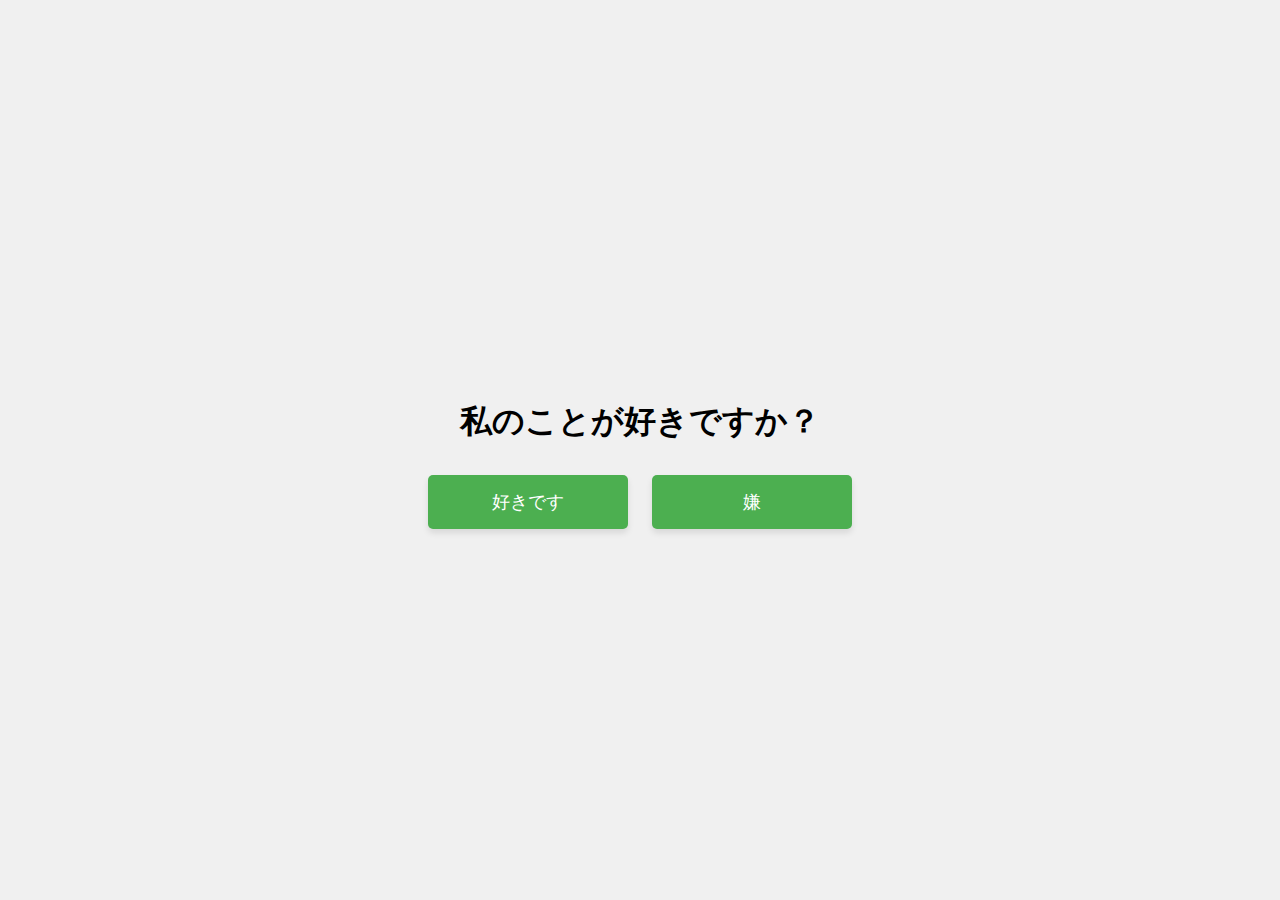
==== index.html @ ee65b998 "Add files via upload" ====
<!DOCTYPE html>
<html lang="ja">
<head>
    <meta charset="UTF-8">
    <meta name="viewport" content="width=device-width, initial-scale=1.0">
    <title>クイズゲーム</title>
    <link rel="stylesheet" href="style.css">
</head>
<body>
    <div class="container">
        <img src="./image/77c0f4076f3c6ce1aac536d3221e018b.jpg" alt="" id="question-image">
        <h1 id="question">私のことが好きですか？</h1>
        <button class="answer" id="want">好きです</button>
        <button class="answer" id="not-want">嫌</button>
    </div>
    <script src="script.js"></script>
</body>
</html>
---- style.css ----
body {
    display: flex;
    justify-content: center;
    align-items: center;
    height: 100vh;
    background-color: #f0f0f0;
    font-family: Arial, sans-serif;
    margin: 0; /* Loại bỏ khoảng trống mặc định */
    padding: 0; /* Loại bỏ khoảng trống mặc định */
}

.container {
    text-align: center;
    width: 90%; /* Giảm chiều rộng cho các thiết bị di động */
}

.answer {
    padding: 15px 30px; /* Điều chỉnh padding để nút lớn hơn và dễ nhấn */
    margin: 10px;
    font-size: 18px;
    cursor: pointer;
    width: 100%; /* Nút chiếm toàn bộ chiều rộng */
    max-width: 200px; /* Giới hạn chiều rộng tối đa */
    box-shadow: 0 4px 6px rgba(0, 0, 0, 0.1); /* Thêm bóng cho nút */
    border: none; /* Xóa viền mặc định */
    border-radius: 5px; /* Làm mềm góc */
    background-color: #4CAF50; /* Màu nền cho nút muốn */
    color: white; /* Màu chữ */
    transition: background-color 0.3s; /* Thêm hiệu ứng chuyển màu */
}

.answer:hover {
    background-color: #45a049; /* Tối màu khi hover */
}
.result {
    margin-top: 20px;
    max-width: 100%; /* Đảm bảo hình ảnh không vượt quá chiều rộng của khung chứa */
    height: auto; /* Tự động điều chỉnh chiều cao để duy trì tỷ lệ */
    opacity: 0; /* Bắt đầu với độ mờ */
    transition: opacity 1s ease-in; /* Hiệu ứng chuyển tiếp */
}
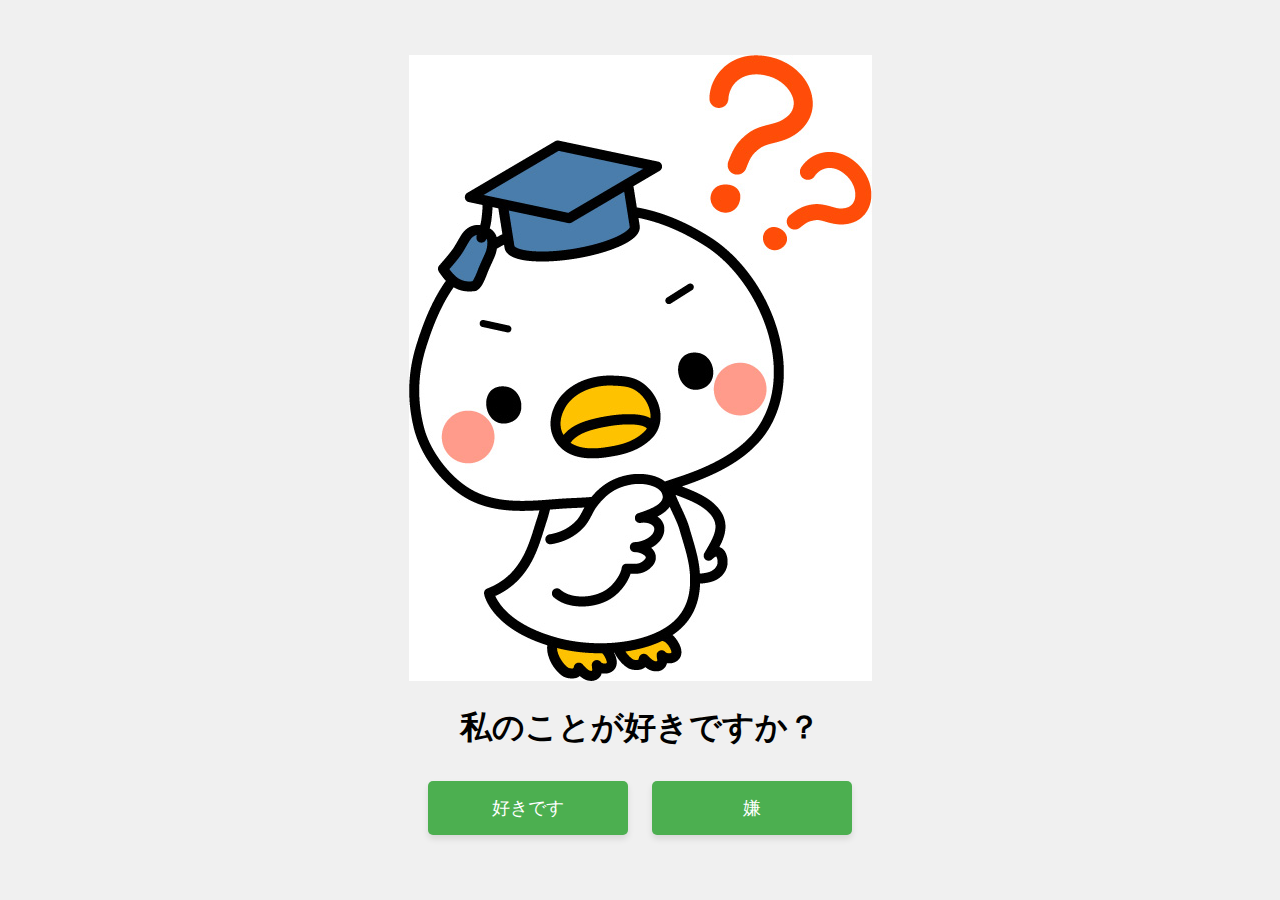
==== commit 55b4ae9b: "Update index.html" ====
--- a/index.html
+++ b/index.html
@@ -8,7 +8,7 @@
 </head>
 <body>
     <div class="container">
-        <img src="./image/77c0f4076f3c6ce1aac536d3221e018b.jpg" alt="" id="question-image">
+        <img src="./77c0f4076f3c6ce1aac536d3221e018b.jpg" alt="" id="question-image">
         <h1 id="question">私のことが好きですか？</h1>
         <button class="answer" id="want">好きです</button>
         <button class="answer" id="not-want">嫌</button>
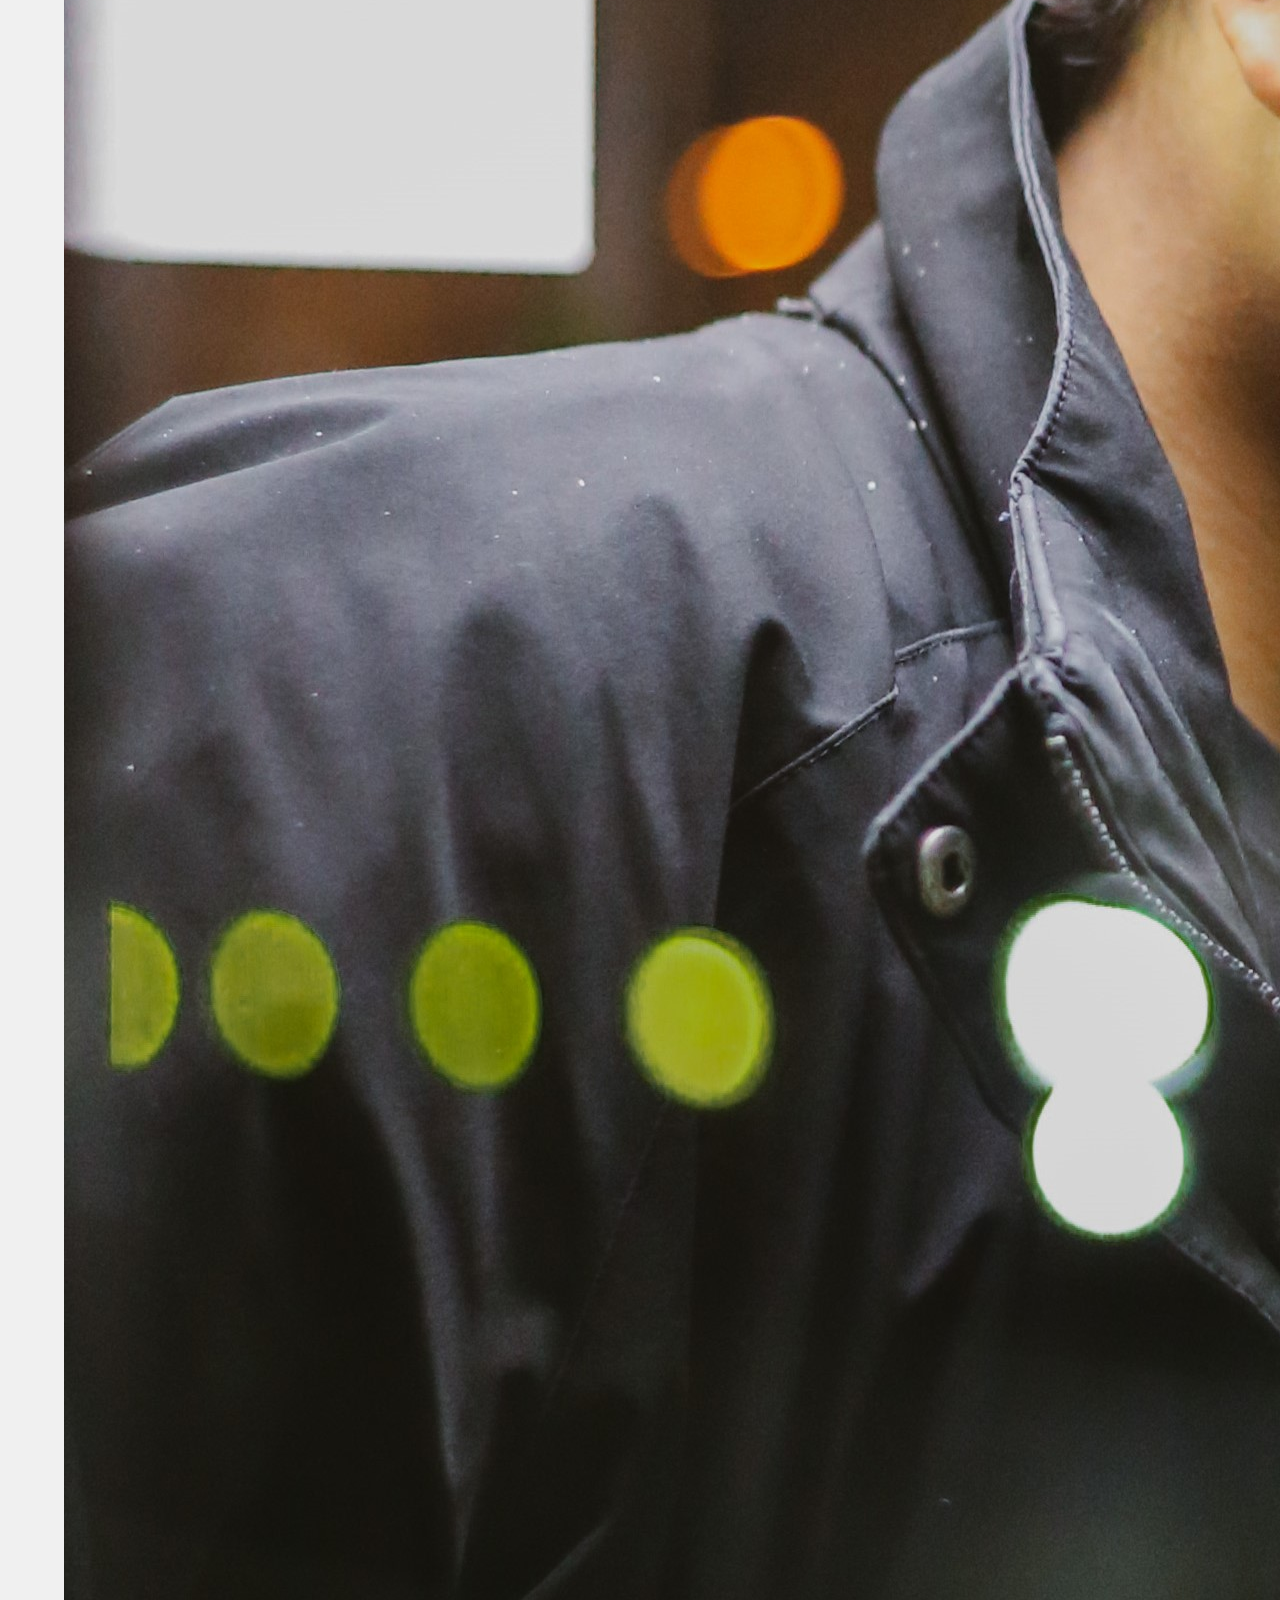
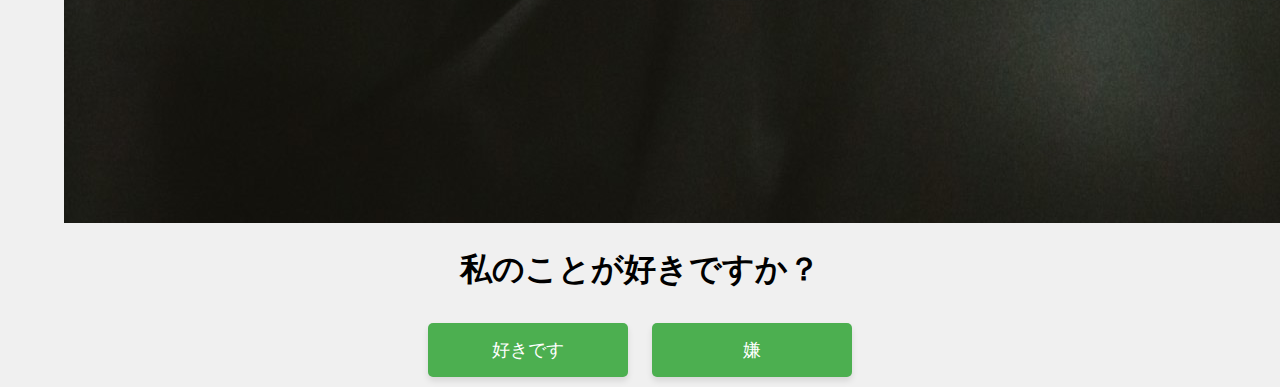
==== commit 05582053: "index.html" ====
--- a/index.html
+++ b/index.html
@@ -8,7 +8,7 @@
 </head>
 <body>
     <div class="container">
-        <img src="./77c0f4076f3c6ce1aac536d3221e018b.jpg" alt="" id="question-image">
+        <img src="./IMG_2537-1.JPG" alt="" id="question-image">
         <h1 id="question">私のことが好きですか？</h1>
         <button class="answer" id="want">好きです</button>
         <button class="answer" id="not-want">嫌</button>
